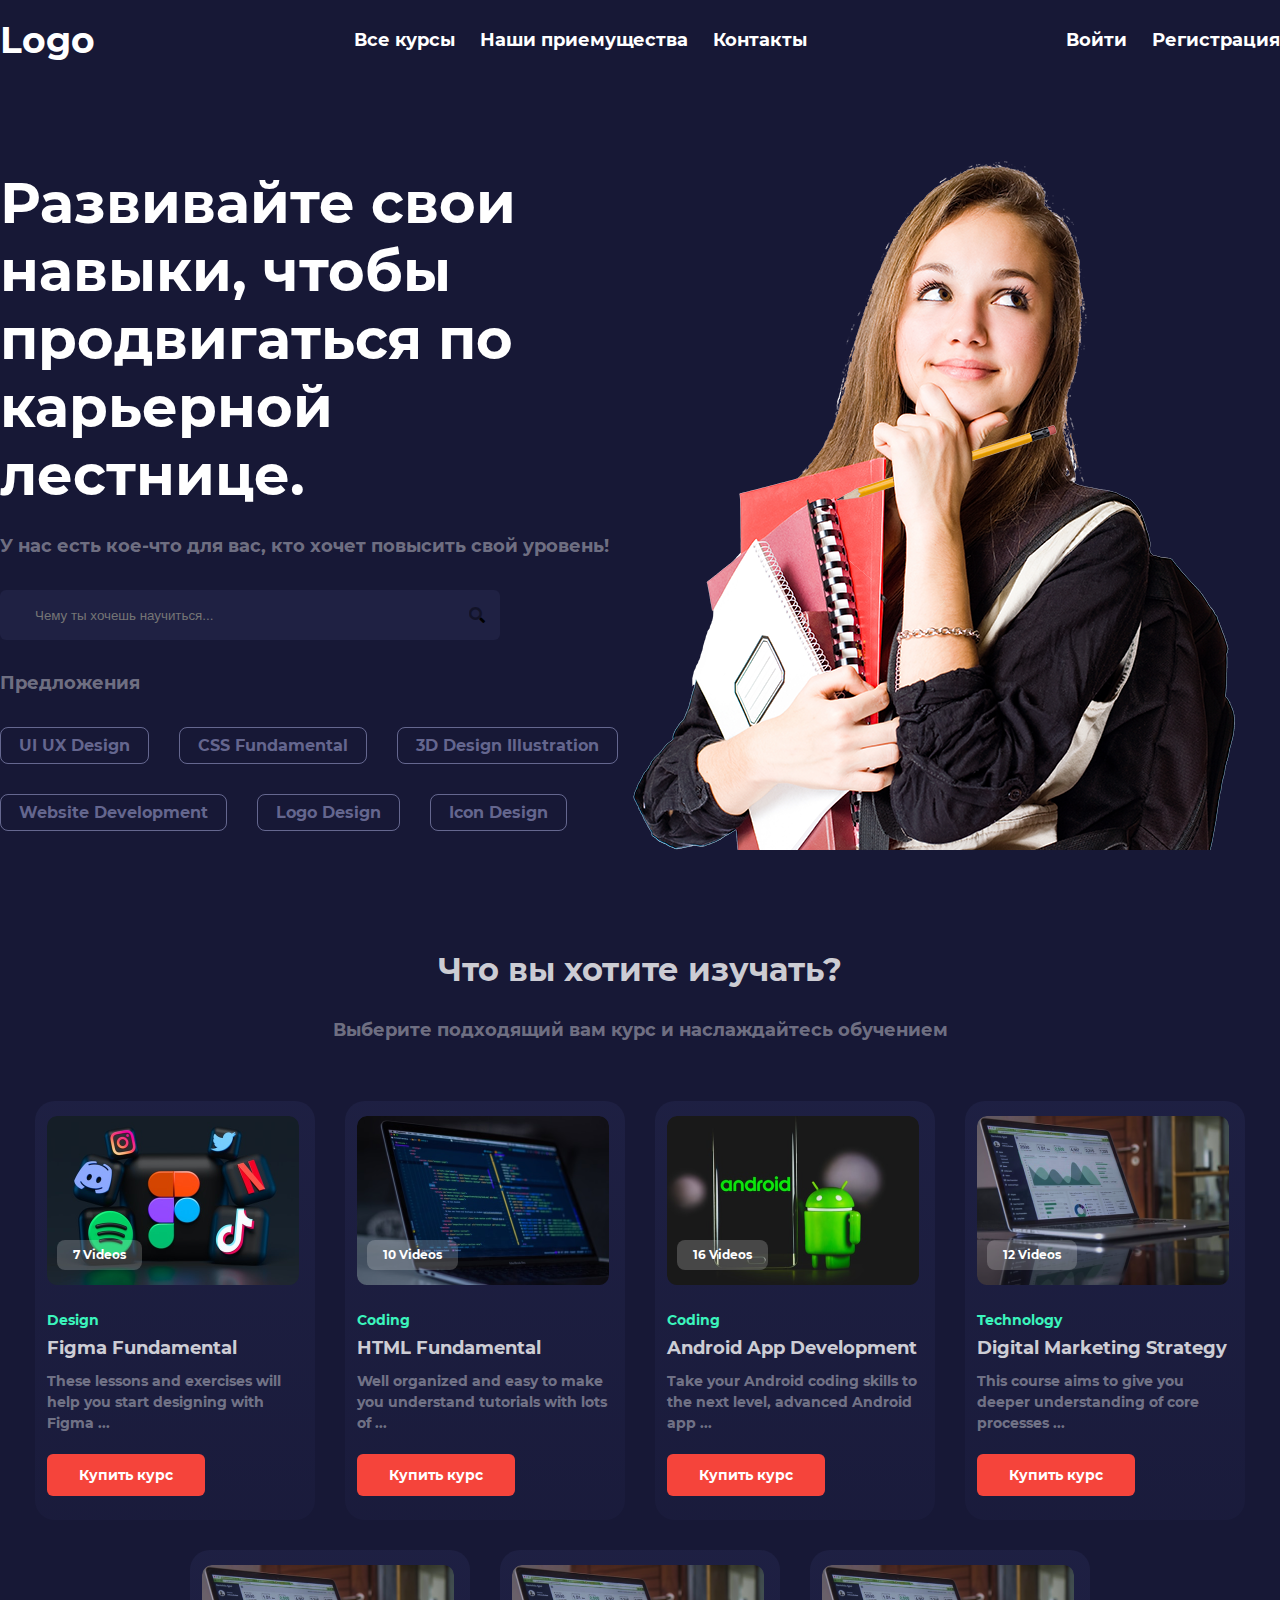
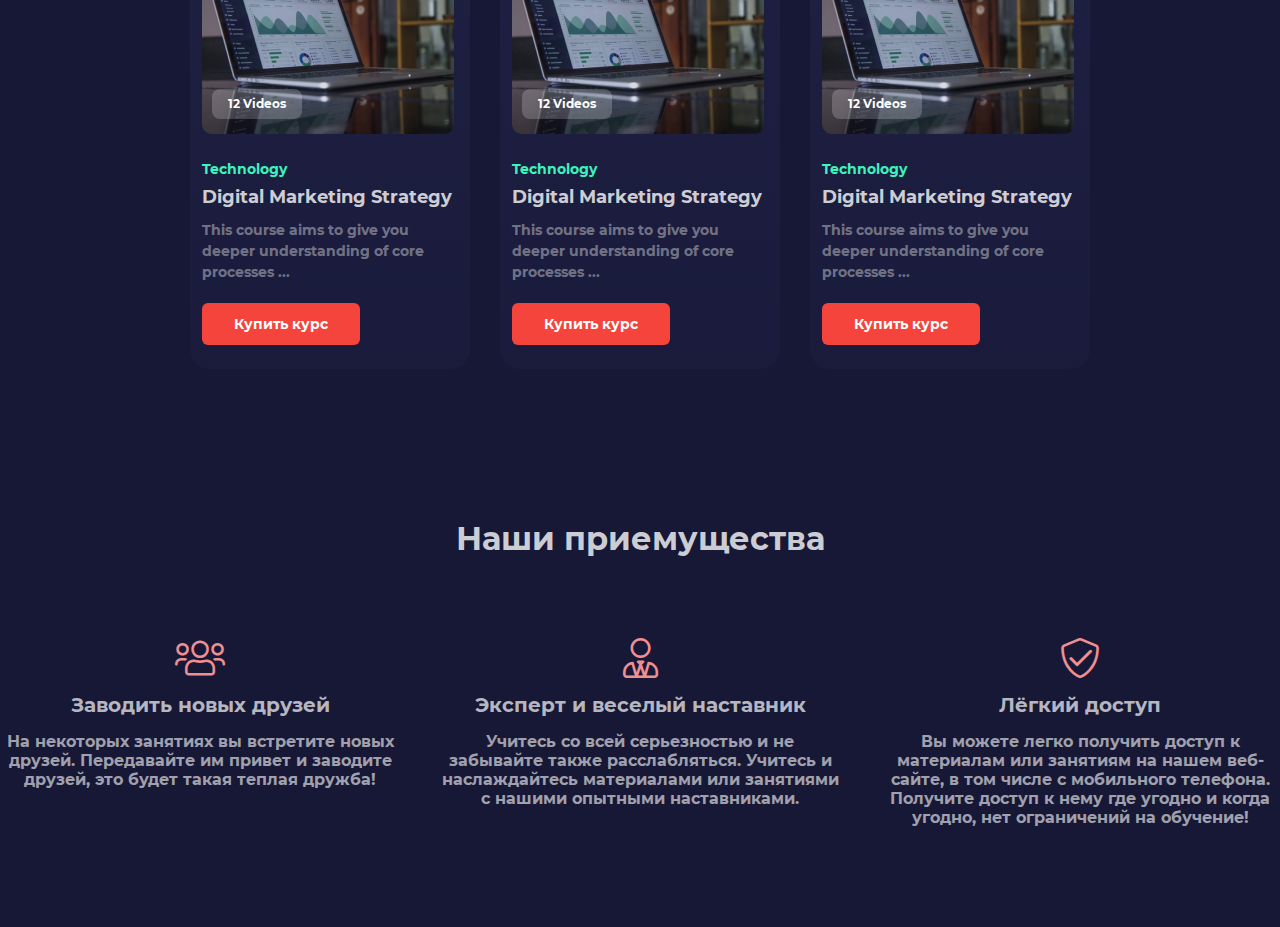
==== index.html @ a84df4aa "course start" ====
<!DOCTYPE html>
<html lang="en">
<head>
    <meta charset="UTF-8">
    <meta http-equiv="X-UA-Compatible" content="IE=edge">
    <meta name="viewport" content="width=device-width, initial-scale=1.0">
    <title>Course</title>
    <link rel="stylesheet" href="css/all.min.css">
    <link rel="stylesheet" href="css/style.css">
</head>
<body>
    <header class="header">
        <nav class="header__nav">
            <div class="container">
                <div class="header__logo">
                    <a href="#" class="header__logo-link">Logo</a>
                </div>
                <ul class="header__list">
                    <li class="header__item">
                        <a href="#courses" class="header__link">Все курсы</a>
                    </li>
                    <li class="header__item">
                        <a href="#features" class="header__link">Наши приемущества</a>
                    </li>
                    <li class="header__item">
                        <a href="#contacts" class="header__link">Контакты</a>
                    </li>
                </ul>
                <ul class="header__list">
                    <li class="header__item">
                        <a href="#!" class="header__link login">Войти</a>
                    </li>
                    <li class="header__item">
                        <a href="#!" class="header__link registration">Регистрация</a>
                    </li>
                </ul>
            </div>
        </nav>
        <div class="header__content">
            <div class="container">
                <div class="header__content-info">
                    <h1 class="header__content-title">Развивайте свои навыки, чтобы продвигаться по карьерной лестнице.</h1>
                    <p class="header__content-txt">У нас есть кое-что для вас, кто хочет повысить свой уровень!</p>
                    <div class="header__search">
                        <input type="search" name="search" id="search" placeholder="Чему ты хочешь научиться..." >
                        <label for="search"></label>
                        <span class="fad fa-search"></span>
                    </div>
                    <p class="header__span">Предложения</p>
                    <div class="header__box">
                        <a href="pages/course.html" class="header__box-link">UI UX Design</a>
                        <a href="#!" class="header__box-link">CSS Fundamental</a>
                        <a href="#!" class="header__box-link">3D Design Illustration</a>
                        <a href="#!" class="header__box-link">Website Development</a>
                        <a href="#!" class="header__box-link">Logo Design</a>
                        <a href="#!" class="header__box-link">Icon Design</a>
                    </div>
                </div>
                <div class="header__banner">
                    <img src="img/headerBanner.png" alt="">
                </div>
            </div>
        </div>
    </header>
    <main>
        <section id="courses">
            <div class="container">
                <h2 class="courses__title title">Что вы хотите изучать?</h2>
                <p class="courses__txt txt">Выберите подходящий вам курс и наслаждайтесь обучением</p>
                <div class="courses__boxes">
                    <div class="courses__box">
                        <div class="courses__img">
                            <img src="img/2.png" alt="">
                            <span class="courses__videos">7 Videos</span>
                        </div>
                        <a href="#!" class="courses__tag">Design</a>
                        <h5 class="courses__name">Figma Fundamental</h5>
                        <p class="courses__desc">These lessons and exercises will help you start designing with Figma ...</p>
                        <a href="#!" class="courses__btn">Купить курс</a>
                    </div>
                    <div class="courses__box">
                        <div class="courses__img">
                            <img src="img/3.png" alt="">
                            <span class="courses__videos">10 Videos</span>
                        </div>
                        <a href="#!" class="courses__tag">Coding</a>
                        <h5 class="courses__name">HTML Fundamental</h5>
                        <p class="courses__desc">Well organized and easy to make you understand tutorials with lots of ...</p>
                        <a href="#!" class="courses__btn">Купить курс</a>
                    </div>
                    <div class="courses__box">
                        <div class="courses__img">
                            <img src="img/4.png" alt="">
                            <span class="courses__videos">16 Videos</span>
                        </div>
                        <a href="#!" class="courses__tag">Coding</a>
                        <h5 class="courses__name">Android App Development</h5>
                        <p class="courses__desc">Take your Android coding skills to the next level, advanced Android app ...</p>
                        <a href="#!" class="courses__btn">Купить курс</a>
                    </div>
                    <div class="courses__box">
                        <div class="courses__img">
                            <img src="img/1.png" alt="">
                            <span class="courses__videos">12 Videos</span>
                        </div>
                        <a href="#!" class="courses__tag">Technology</a>
                        <h5 class="courses__name">Digital Marketing Strategy</h5>
                        <p class="courses__desc">This course aims to give you deeper understanding of core processes ...</p>
                        <a href="#!" class="courses__btn">Купить курс</a>
                    </div>
                    <div class="courses__box">
                        <div class="courses__img">
                            <img src="img/1.png" alt="">
                            <span class="courses__videos">12 Videos</span>
                        </div>
                        <a href="#!" class="courses__tag">Technology</a>
                        <h5 class="courses__name">Digital Marketing Strategy</h5>
                        <p class="courses__desc">This course aims to give you deeper understanding of core processes ...</p>
                        <a href="#!" class="courses__btn">Купить курс</a>
                    </div>
                    <div class="courses__box">
                        <div class="courses__img">
                            <img src="img/1.png" alt="">
                            <span class="courses__videos">12 Videos</span>
                        </div>
                        <a href="#!" class="courses__tag">Technology</a>
                        <h5 class="courses__name">Digital Marketing Strategy</h5>
                        <p class="courses__desc">This course aims to give you deeper understanding of core processes ...</p>
                        <a href="#!" class="courses__btn">Купить курс</a>
                    </div>
                    <div class="courses__box">
                        <div class="courses__img">
                            <img src="img/1.png" alt="">
                            <span class="courses__videos">12 Videos</span>
                        </div>
                        <a href="#!" class="courses__tag">Technology</a>
                        <h5 class="courses__name">Digital Marketing Strategy</h5>
                        <p class="courses__desc">This course aims to give you deeper understanding of core processes ...</p>
                        <a href="#!" class="courses__btn">Купить курс</a>
                    </div>
                </div>
            </div>
        </section>
        <section id="features">
            <div class="container">
                <h2 class="features__title title">Наши приемущества</h2>
                <div class="features__boxes">
                    <div class="features__box">
                        <i class="fal fa-users features__icon"></i>
                        <span class="features__span">Заводить новых друзей</span>
                        <p class="features__info">
                            На некоторых занятиях вы встретите новых друзей. Передавайте им привет и заводите друзей, это будет такая теплая дружба!
                        </p>
                    </div>
                    <div class="features__box">
                        <i class="fal fa-user-tie features__icon"></i>
                        <span class="features__span">Эксперт и веселый наставник</span>
                        <p class="features__info">
                            Учитесь со всей серьезностью и не забывайте также расслабляться. Учитесь и наслаждайтесь материалами или занятиями с нашими опытными наставниками.
                        </p>
                    </div>
                    <div class="features__box">
                        <i class="fal fa-shield-check features__icon"></i>
                        <span class="features__span">Лёгкий доступ</span>
                        <p class="features__info">
                            Вы можете легко получить доступ к материалам или занятиям на нашем веб-сайте, в том числе с мобильного телефона. Получите доступ к нему где угодно и когда угодно, нет ограничений на обучение!
                        </p>
                    </div>
                </div>
            </div>
        </section>
    </main>
    

    <script src="js/script.js"></script>
</body>
</html>
---- css/style.css ----
@import "font.css";

:root {
    --darkBlur: #171836;
}

* {
    margin: 0;
    padding: 0;
    box-sizing: border-box;
    scroll-behavior: smooth;

}

body {
    font-family: "Monserrat";
    font-weight: 400;
    background-color: var(--darkBlur);
}

ul {
    list-style: none;
}

a {
    text-decoration: none;
}

.container {
    max-width: 1440px;
    width: 100%;
    margin: 0 auto;
}

/* header__start */

.header__nav .container {
    display: flex;
    align-items: center;
    justify-content: space-between;
    min-height: 80px;
}

.header__list {
    display: flex;
    align-items: center;
    column-gap: 25px;
}

.header__logo-link {
    font-size: 36px;
    font-weight: 500;
    color: #fff;
}

.header__link {
    font-size: 18px;
    color: #fff;
    font-weight: 400;
}

.header__content .container {
    display: flex;
    align-items: center;
    justify-content: space-between;
    padding: 70px 0 50px;
}

.header__banner {
    max-width: 750px;
    max-height: 700px;
    overflow: hidden;
}

.header__banner {
    width: 100%;
    height: 100%;
    object-fit: cover;
    object-position: center;
}

.header__search {
    background-color: #1F2143;
    padding: 15px 15px 15px 35px;
    display: flex;
    align-items: center;
    justify-content: space-between;
    border-radius: 6px;
    max-width: 500px;
    min-height: 50px;
    margin-bottom: 30px;
}

.header__search input {
    background: inherit;
    border: none;
    outline: none;
    width: 200px;
    color: #fff;
}

.header__content-title {
    font-size: 56px;
    max-width: 700px;
    color: #fff;
    padding-bottom: 24px;
}

.header__content-txt,
.header__span {
    line-height: 27px;
    color: rgba(255, 255, 255, 0.4);
    margin-bottom: 30px;
    font-size: 18px;
}

.header__box {
    display: flex;
    gap: 30px;
    flex-flow: wrap;
}

.header__box-link {
    color: rgba(154, 156, 203, 0.6);
    padding: 8px 18px;
    border: 1px solid rgba(154, 156, 203, 0.6);
    border-radius: 8px;
}

/* header end */

/* courses start */

#courses {
    padding: 50px 0;
}

.title {
    font-size: 32px;
    margin: 0 auto 30px;
    text-align: center;
    color: rgba(255, 255, 255, 0.8);
}

.txt {
    font-size: 18px;
    text-align: center;
    color: rgba(255, 255, 255, 0.4);
    margin-bottom: 60px;
}

.courses__box {
    padding: 15px 12px 24px;
    border-radius: 20px;
    background: linear-gradient(180deg, #202246 -53.38%, rgba(40, 43, 87, 0.17) 100%);
    max-width: 280px;
}

.courses__img {
    max-width: 252px;
    max-height: 170px;
    overflow: hidden;
    border-radius: 10px;
    position: relative;
    margin-bottom: 24px;
}

.courses__img img {
    width: 100%;
    height: 100%;
    object-fit: cover;
    object-position: center;
}

.courses__videos {
    position: absolute;
    bottom: 16px;
    left: 10px;
    background: rgba(255, 255, 255, 0.2);
    border-radius: 8px;
    padding: 6px 16px;
    color: #fff;
    font-size: 12px;
    font-weight: 400;
    line-height: 150%;
}

.courses__tag {
    color: #3BF5BD;
    font-size: 14px;
    font-weight: 500;
}

.courses__name {
    margin: 8px 0 12px;
    font-size: 18px;
    color: rgba(255, 255, 255, 0.8);
}

.courses__desc {
    color: rgba(255, 255, 255, 0.4);
    font-weight: 400;
    font-size: 14px;
    line-height: 21px;
    margin-bottom: 20px;
}

.courses__btn {
    padding: 12px 32px;
    background: #F5443B;
    font-size: 14px;
    color: #fff;
    border-radius: 6px;
    display: inline-block;
}

.courses__boxes {
    display: flex;
    gap: 30px;
    flex-flow: wrap;
    align-items: center;
    justify-content: center;
}

/* courses end */
/* features start */

#features {
    padding: 100px 0;
}

.features__title {
    margin-bottom: 80px;
}

.features__boxes {
    display: flex;
    justify-content: space-between;
}

.features__box {
    max-width: 400px;
    width: 100%;
    display: flex;
    flex-direction: column;
    text-align: center;
    row-gap: 15px;
}

.features__icon {
    font-size: 40px;
    color: #F08F92;
}

.features__span {
    font-size: 20px;
    color: rgba(255, 255, 255, 0.7);
}

.features__info {
    color: rgba(255, 255, 255, 0.6);
}

/* features end */

/* course start */

#course {
    padding: 50px 0;
    position: relative;
}

#course::before {
    content: '';
    position: absolute;
    width: 130px;
    height: 130px;
    top: 12%;
    left: 5%;
    background: url(../img/x.png) no-repeat;
}
#course::after {
    content: '';
    position: absolute;
    width: 138px;
    height: 118px;
    bottom: 12%;
    right: 5%;
    background: url(../img/triangle.png) no-repeat;
    transform: rotate(15deg);
}

#course .container {
    display: flex;
    align-items: center;
    justify-content: space-around;
}

.course__banner {
    max-width: 700px;
    max-height: 700px;
    overflow: hidden;
}

.course__banner img {
    width: 100%;
    height: 100%;
    object-fit: cover;
    object-position: center;
}

.course__title {
    font-size: 42px;
    margin-bottom: 10px;
    color: #fff;
}

.course__txt {
    max-width: 640px;
    width: 100%;
    color: #fff;
    margin-bottom: 30px;
}

.course__span {
    font-weight: 500;
    color: #fff;
    margin-bottom: 20px;
}

.course__price {
    font-size: 28px;
    color: #fff;
    margin-bottom: 30px;
}

/* course end */

/* info start */

#info {
    padding: 50px 0;
    position: relative;
}

#info::after {
    content: '';
    position: absolute;
    width: 138px;
    height: 118px;
    top: 12%;
    left: 2%;
    background: url(../img/triangle.png) no-repeat;
    transform: rotate(65deg);
}

#info::before {
    content: '';
    position: absolute;
    width: 128px;
    height: 128px;
    bottom: 30%;
    right: 5%;
    background: url(../img/circle.png) no-repeat;
}

.info__title {
    font-size: 36px;
    color: #fff;
    margin-bottom: 15px;
}

.info__txt {
    font-size: 18px;
    color: #fff;
    margin-bottom: 15px;
}

.info__lists {
    display: flex;
    justify-content: space-around;
}

.info__item {
    color: #fff;
    margin-bottom: 25px;
}

.info__boxes {
    display: flex;
    align-items: center;
    justify-content: center;
    column-gap: 50px;
    padding: 50px 0;
}

.info__box {
    max-width: 380px;
    width: 100%;
    border-radius: 20px;
    padding: 30px;
    background: #C5DDFF;
}

.info__box:nth-child(2) {
    background: #B8EFCF;
}
.info__box:nth-child(3) {
    background: #FFCE94;
}

.info__box-title {
    /* color: #fff; */
    font-size: 24px;
    font-weight: 500;
    margin-bottom: 8px;
}

.info__box-txt {
    max-width: 320px;
    width: 100%;
    color: #4F4F4F;
    margin-bottom: 20px;
}

.info__box-price {
    font-size: 28px;
    /* color: #fff; */
    font-weight: 700;
}

/* info end */
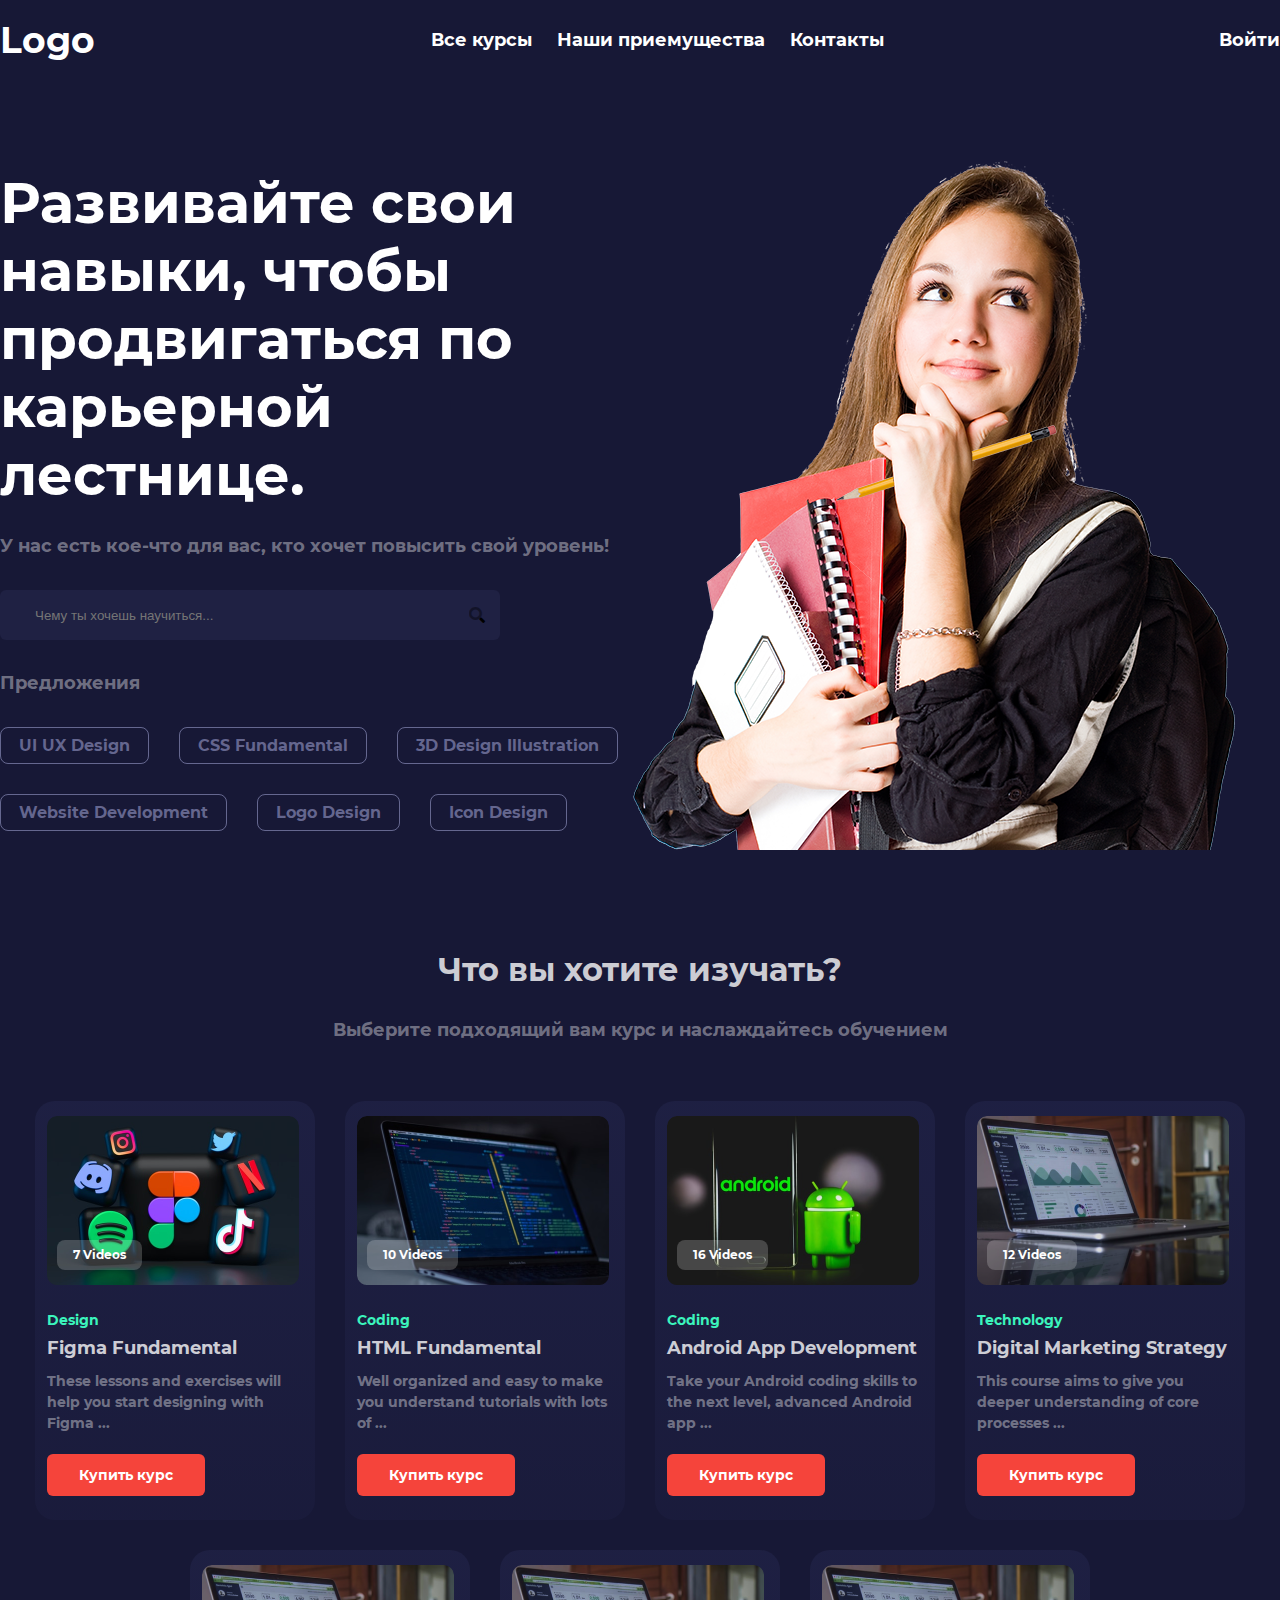
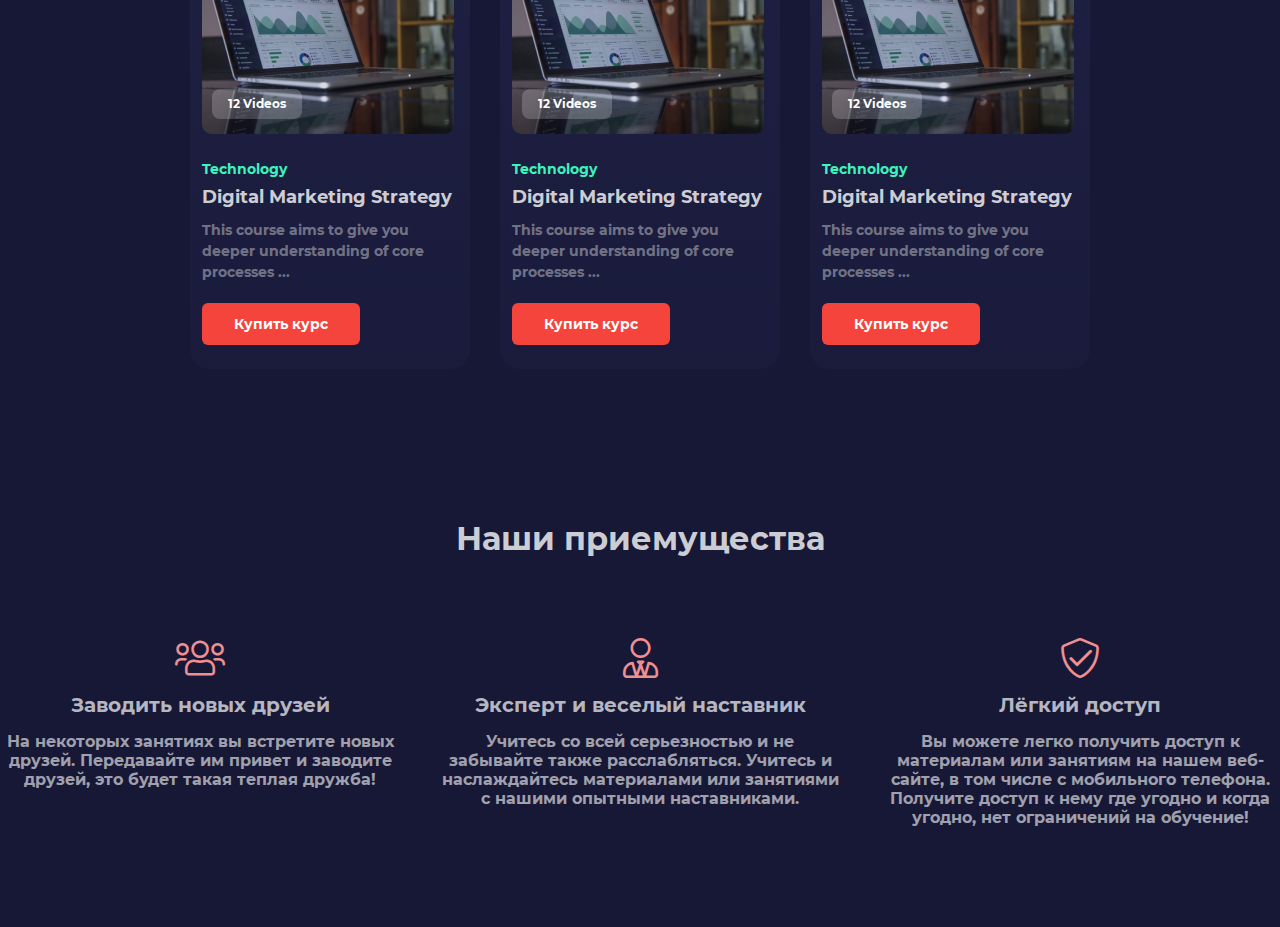
==== commit eb99ef47: "second push" ====
--- a/index.html
+++ b/index.html
@@ -1,5 +1,6 @@
 <!DOCTYPE html>
 <html lang="en">
+
 <head>
     <meta charset="UTF-8">
     <meta http-equiv="X-UA-Compatible" content="IE=edge">
@@ -8,6 +9,7 @@
     <link rel="stylesheet" href="css/all.min.css">
     <link rel="stylesheet" href="css/style.css">
 </head>
+
 <body>
     <header class="header">
         <nav class="header__nav">
@@ -30,26 +32,24 @@
                     <li class="header__item">
                         <a href="#!" class="header__link login">Войти</a>
                     </li>
-                    <li class="header__item">
-                        <a href="#!" class="header__link registration">Регистрация</a>
-                    </li>
                 </ul>
             </div>
         </nav>
         <div class="header__content">
             <div class="container">
                 <div class="header__content-info">
-                    <h1 class="header__content-title">Развивайте свои навыки, чтобы продвигаться по карьерной лестнице.</h1>
+                    <h1 class="header__content-title">Развивайте свои навыки, чтобы продвигаться по карьерной лестнице.
+                    </h1>
                     <p class="header__content-txt">У нас есть кое-что для вас, кто хочет повысить свой уровень!</p>
                     <div class="header__search">
-                        <input type="search" name="search" id="search" placeholder="Чему ты хочешь научиться..." >
+                        <input type="search" name="search" id="search" placeholder="Чему ты хочешь научиться...">
                         <label for="search"></label>
                         <span class="fad fa-search"></span>
                     </div>
                     <p class="header__span">Предложения</p>
                     <div class="header__box">
                         <a href="pages/course.html" class="header__box-link">UI UX Design</a>
-                        <a href="#!" class="header__box-link">CSS Fundamental</a>
+                        <a href="pages/user.html" class="header__box-link">CSS Fundamental</a>
                         <a href="#!" class="header__box-link">3D Design Illustration</a>
                         <a href="#!" class="header__box-link">Website Development</a>
                         <a href="#!" class="header__box-link">Logo Design</a>
@@ -75,7 +75,8 @@
                         </div>
                         <a href="#!" class="courses__tag">Design</a>
                         <h5 class="courses__name">Figma Fundamental</h5>
-                        <p class="courses__desc">These lessons and exercises will help you start designing with Figma ...</p>
+                        <p class="courses__desc">These lessons and exercises will help you start designing with Figma
+                            ...</p>
                         <a href="#!" class="courses__btn">Купить курс</a>
                     </div>
                     <div class="courses__box">
@@ -85,7 +86,8 @@
                         </div>
                         <a href="#!" class="courses__tag">Coding</a>
                         <h5 class="courses__name">HTML Fundamental</h5>
-                        <p class="courses__desc">Well organized and easy to make you understand tutorials with lots of ...</p>
+                        <p class="courses__desc">Well organized and easy to make you understand tutorials with lots of
+                            ...</p>
                         <a href="#!" class="courses__btn">Купить курс</a>
                     </div>
                     <div class="courses__box">
@@ -95,7 +97,8 @@
                         </div>
                         <a href="#!" class="courses__tag">Coding</a>
                         <h5 class="courses__name">Android App Development</h5>
-                        <p class="courses__desc">Take your Android coding skills to the next level, advanced Android app ...</p>
+                        <p class="courses__desc">Take your Android coding skills to the next level, advanced Android app
+                            ...</p>
                         <a href="#!" class="courses__btn">Купить курс</a>
                     </div>
                     <div class="courses__box">
@@ -105,7 +108,8 @@
                         </div>
                         <a href="#!" class="courses__tag">Technology</a>
                         <h5 class="courses__name">Digital Marketing Strategy</h5>
-                        <p class="courses__desc">This course aims to give you deeper understanding of core processes ...</p>
+                        <p class="courses__desc">This course aims to give you deeper understanding of core processes ...
+                        </p>
                         <a href="#!" class="courses__btn">Купить курс</a>
                     </div>
                     <div class="courses__box">
@@ -115,7 +119,8 @@
                         </div>
                         <a href="#!" class="courses__tag">Technology</a>
                         <h5 class="courses__name">Digital Marketing Strategy</h5>
-                        <p class="courses__desc">This course aims to give you deeper understanding of core processes ...</p>
+                        <p class="courses__desc">This course aims to give you deeper understanding of core processes ...
+                        </p>
                         <a href="#!" class="courses__btn">Купить курс</a>
                     </div>
                     <div class="courses__box">
@@ -125,7 +130,8 @@
                         </div>
                         <a href="#!" class="courses__tag">Technology</a>
                         <h5 class="courses__name">Digital Marketing Strategy</h5>
-                        <p class="courses__desc">This course aims to give you deeper understanding of core processes ...</p>
+                        <p class="courses__desc">This course aims to give you deeper understanding of core processes ...
+                        </p>
                         <a href="#!" class="courses__btn">Купить курс</a>
                     </div>
                     <div class="courses__box">
@@ -135,7 +141,8 @@
                         </div>
                         <a href="#!" class="courses__tag">Technology</a>
                         <h5 class="courses__name">Digital Marketing Strategy</h5>
-                        <p class="courses__desc">This course aims to give you deeper understanding of core processes ...</p>
+                        <p class="courses__desc">This course aims to give you deeper understanding of core processes ...
+                        </p>
                         <a href="#!" class="courses__btn">Купить курс</a>
                     </div>
                 </div>
@@ -149,29 +156,34 @@
                         <i class="fal fa-users features__icon"></i>
                         <span class="features__span">Заводить новых друзей</span>
                         <p class="features__info">
-                            На некоторых занятиях вы встретите новых друзей. Передавайте им привет и заводите друзей, это будет такая теплая дружба!
+                            На некоторых занятиях вы встретите новых друзей. Передавайте им привет и заводите друзей,
+                            это будет такая теплая дружба!
                         </p>
                     </div>
                     <div class="features__box">
                         <i class="fal fa-user-tie features__icon"></i>
                         <span class="features__span">Эксперт и веселый наставник</span>
                         <p class="features__info">
-                            Учитесь со всей серьезностью и не забывайте также расслабляться. Учитесь и наслаждайтесь материалами или занятиями с нашими опытными наставниками.
+                            Учитесь со всей серьезностью и не забывайте также расслабляться. Учитесь и наслаждайтесь
+                            материалами или занятиями с нашими опытными наставниками.
                         </p>
                     </div>
                     <div class="features__box">
                         <i class="fal fa-shield-check features__icon"></i>
                         <span class="features__span">Лёгкий доступ</span>
                         <p class="features__info">
-                            Вы можете легко получить доступ к материалам или занятиям на нашем веб-сайте, в том числе с мобильного телефона. Получите доступ к нему где угодно и когда угодно, нет ограничений на обучение!
+                            Вы можете легко получить доступ к материалам или занятиям на нашем веб-сайте, в том числе с
+                            мобильного телефона. Получите доступ к нему где угодно и когда угодно, нет ограничений на
+                            обучение!
                         </p>
                     </div>
                 </div>
             </div>
         </section>
     </main>
-    
 
+    <script src="js/jQuery.js"></script>
     <script src="js/script.js"></script>
 </body>
+
 </html>--- a/css/style.css
+++ b/css/style.css
@@ -39,6 +39,7 @@
     align-items: center;
     justify-content: space-between;
     min-height: 80px;
+    padding: 10px 0;
 }
 
 .header__list {
@@ -279,6 +280,7 @@
     left: 5%;
     background: url(../img/x.png) no-repeat;
 }
+
 #course::after {
     content: '';
     position: absolute;
@@ -405,6 +407,7 @@
 .info__box:nth-child(2) {
     background: #B8EFCF;
 }
+
 .info__box:nth-child(3) {
     background: #FFCE94;
 }
@@ -429,4 +432,89 @@
     font-weight: 700;
 }
 
-/* info end */+/* info end */
+
+.header__acc {
+    width: 70px;
+    height: 60px;
+    overflow: hidden;
+    margin: 10px 0;
+}
+
+.header__acc-img {
+    width: 100%;
+    height: 100%;
+    object-fit: cover;
+    cursor: pointer;
+}
+
+.key {
+    padding: 8px 15px;
+    border: 2px solid #FFF;
+    border-radius: 30px;
+    letter-spacing: 2px;
+}
+
+
+/* lesson start */
+
+#lesson {
+    padding: 50px 0;
+}
+
+#lesson .container {
+    display: flex;
+    gap: 100px;
+}
+
+.lesson__list {
+    display: flex;
+    flex-direction: column;
+}
+
+.lesson__item {
+    max-width: 200px;
+    width: 100%;
+    border: 2px solid #fff;
+}
+
+.lesson__title {
+    color: #fff;
+    margin-bottom: 22px;
+}
+
+.lesson__plan-list {
+    list-style: decimal;
+    padding-left: 20px;
+    color: #fff;
+    display: flex;
+    flex-direction: column;
+    gap: 15px;
+    margin-bottom: 25px;
+}
+
+.lesson__plan-link {
+    color: #fff;
+    font-size: 18px;
+}
+
+.num {
+    color: #fff;
+    padding: 15px 20px;
+    display: flex;
+    align-items: center;
+    text-align: center;
+}
+
+.num.active {
+    background: #fff;
+    color: var(--darkBlur);
+}
+
+iframe {
+    border-radius: 20px;
+    padding: 0;
+    margin: 0;
+}
+
+/* lesson end */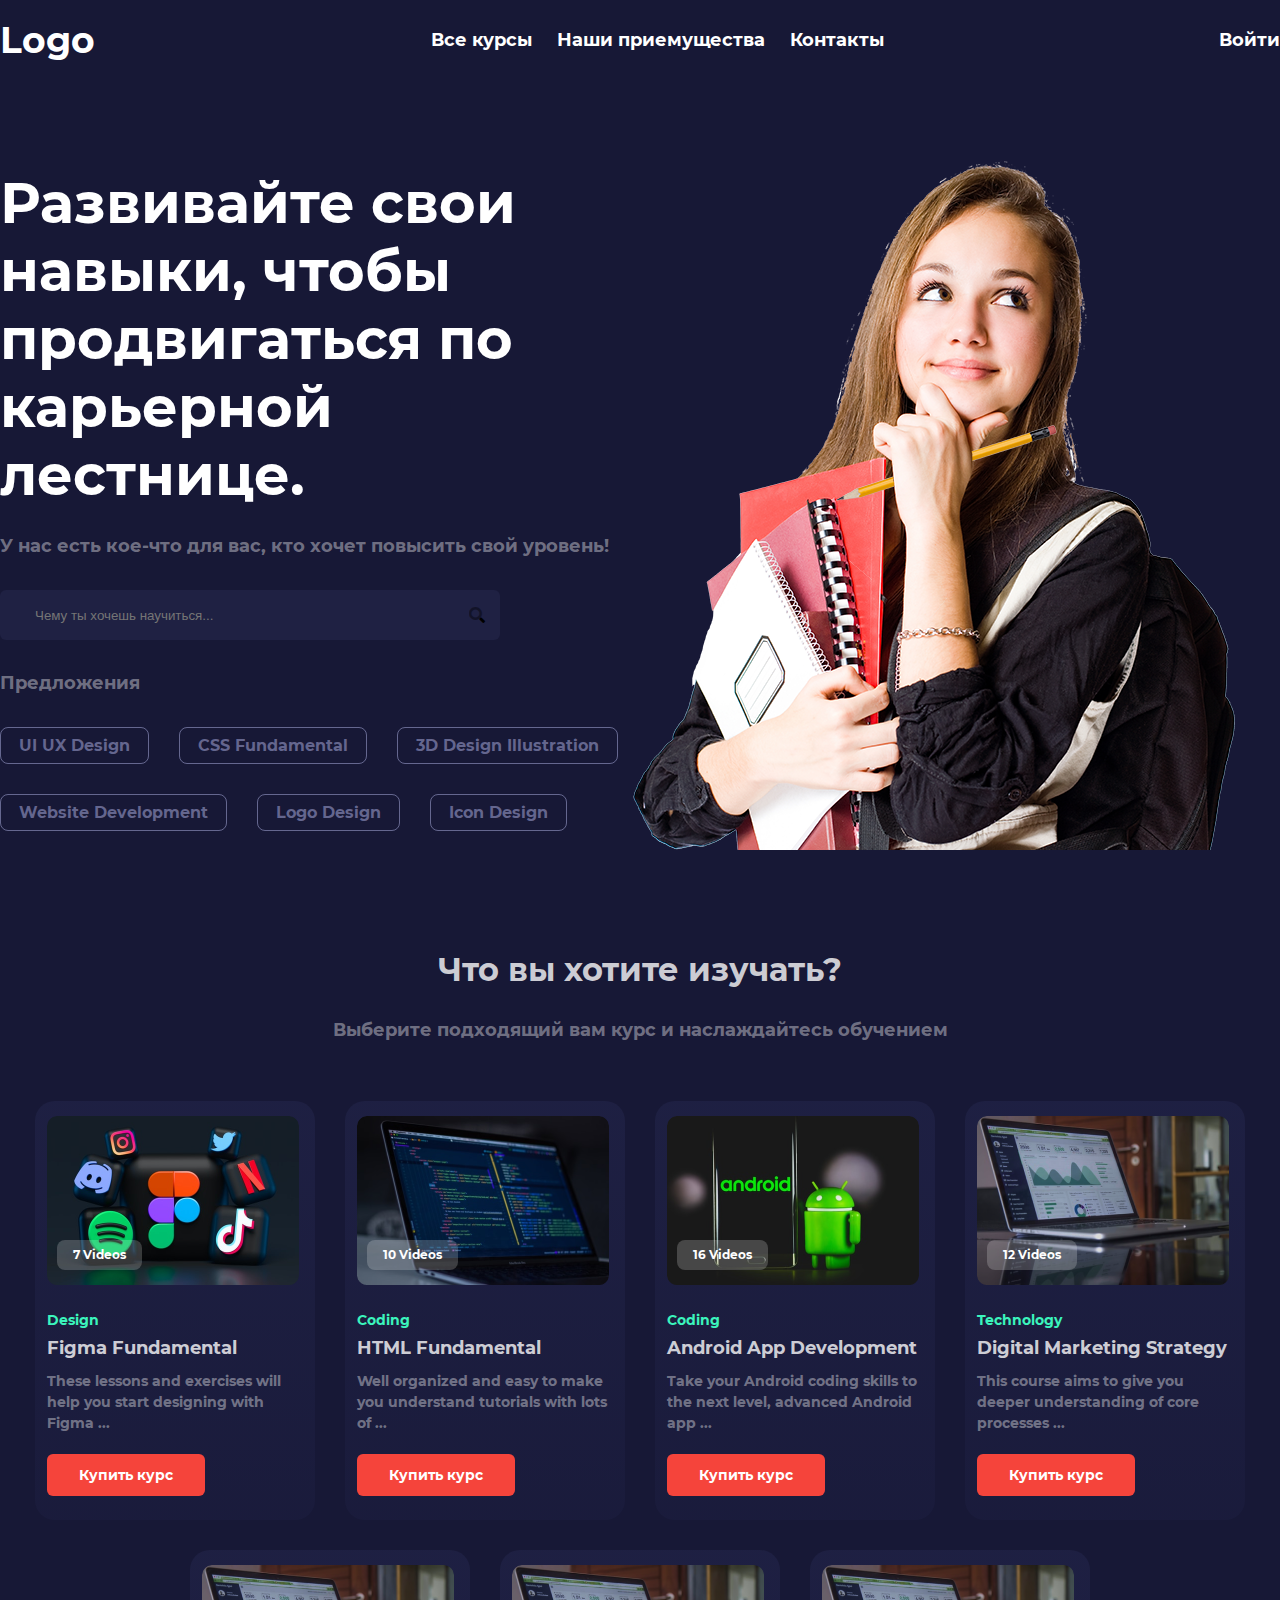
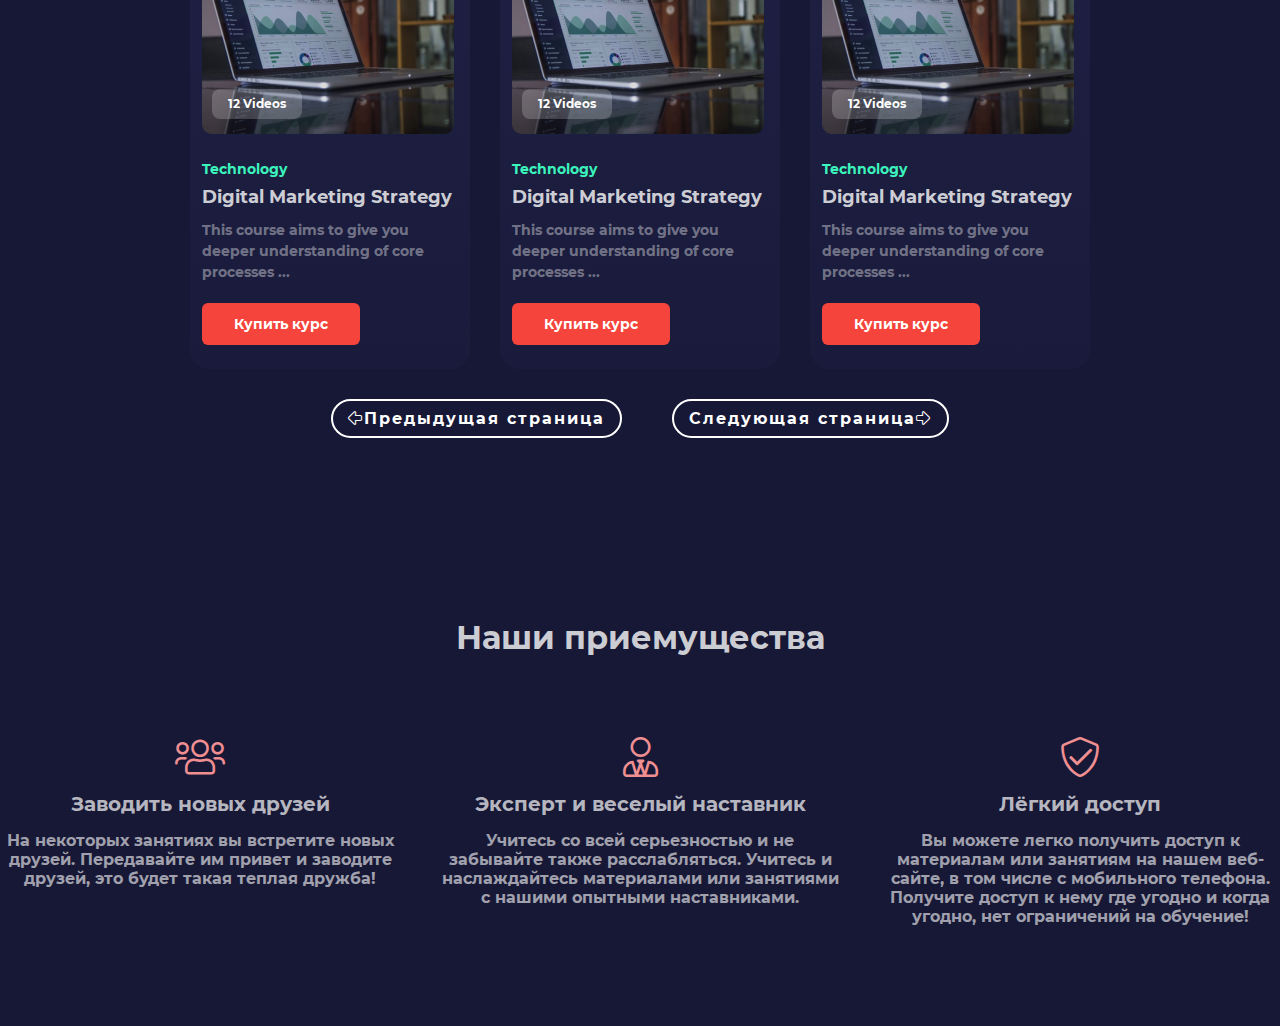
==== commit c7472428: "additional" ====
--- a/index.html
+++ b/index.html
@@ -146,6 +146,10 @@
                         <a href="#!" class="courses__btn">Купить курс</a>
                     </div>
                 </div>
+                <div class="btns">
+                    <a href class="btn prev"><i class="fal fa-arrow-alt-left"></i>Предыдущая страница</a>
+                    <a href class="btn next">Следующая страница<i class="fal fa-arrow-alt-right"></i></a>
+                </div>
             </div>
         </section>
         <section id="features">
--- a/css/style.css
+++ b/css/style.css
@@ -381,6 +381,7 @@
 .info__lists {
     display: flex;
     justify-content: space-around;
+    column-gap: 100px;
 }
 
 .info__item {
@@ -448,11 +449,13 @@
     cursor: pointer;
 }
 
-.key {
+.key,
+.btn {
     padding: 8px 15px;
     border: 2px solid #FFF;
     border-radius: 30px;
     letter-spacing: 2px;
+    color: #fff;
 }
 
 
@@ -517,4 +520,12 @@
     margin: 0;
 }
 
-/* lesson end */+/* lesson end */
+
+.btns {
+    display: flex;
+    align-items: center;
+    justify-content: center;
+    column-gap: 50px;
+    padding: 30px 0;
+}